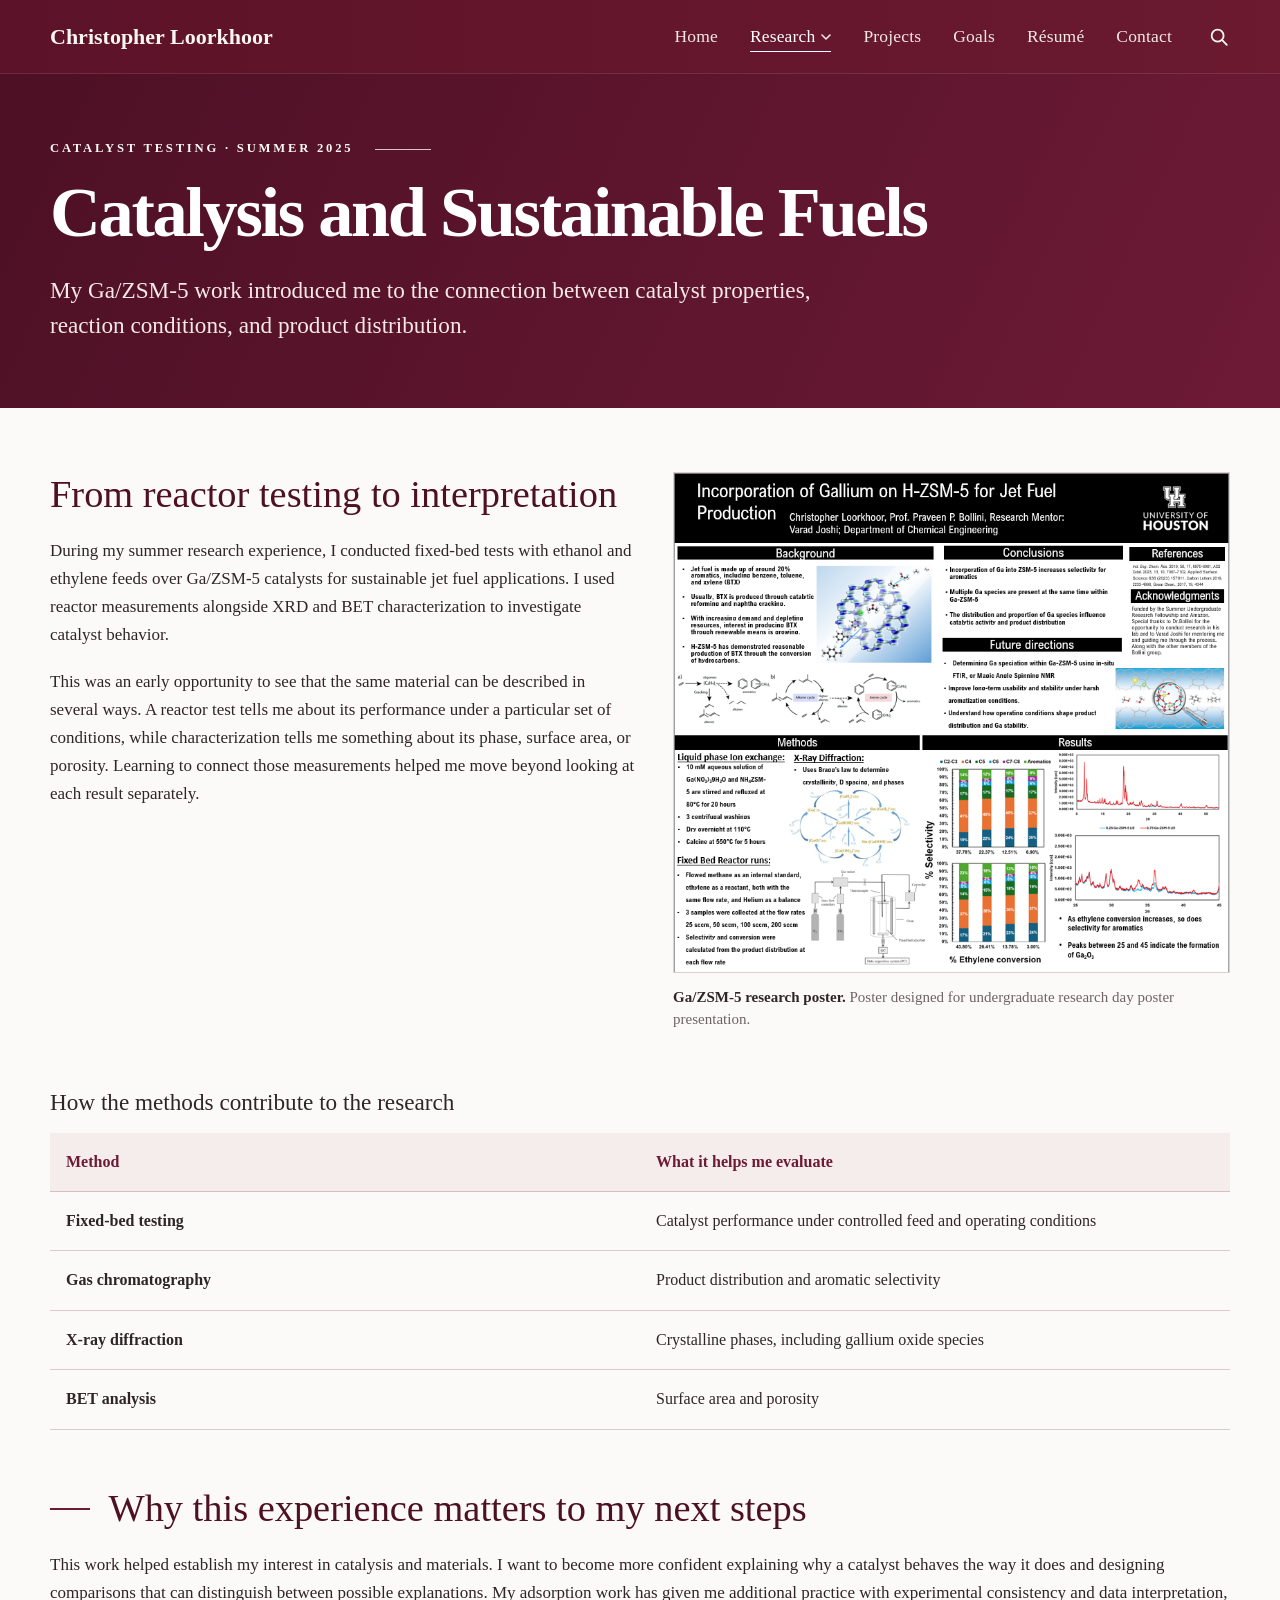
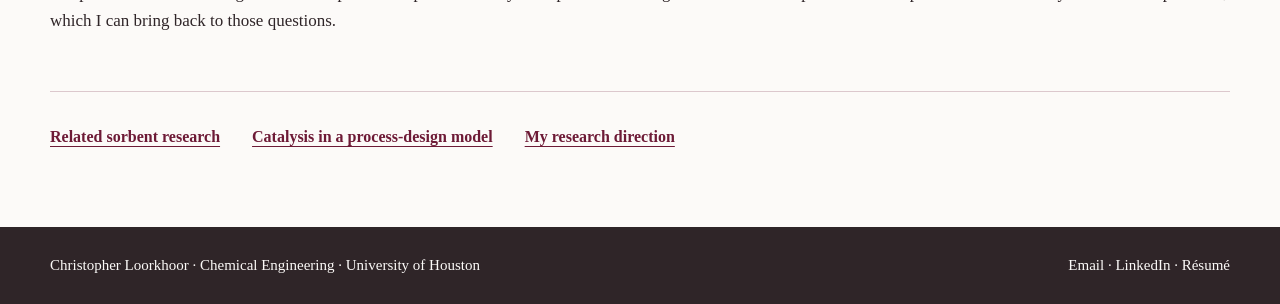
==== catalysis.html @ f03ea796 "Add files via upload" ====
<!DOCTYPE html>

<html lang="en">
<head>
<!-- EDIT PAGE TITLE AND DESCRIPTION BELOW. Visible page text is inside <main>. -->
<meta charset="utf-8"/>
<meta content="width=device-width, initial-scale=1.0" name="viewport"/>
<meta content="Christopher Loorkhoor's chemical engineering portfolio: research, projects, experience, and goals." name="description"/>
<meta content="#fcfaf8" name="theme-color"/>
<title>Catalysis and Sustainable Fuels | Christopher Loorkhoor</title>
<link href="assets/favicon.svg" rel="icon" type="image/svg+xml"/>
<link href="styles.css" rel="stylesheet"/>
</head>
<body class="page-catalysis portfolio-redesign">
<a class="skip-link" href="#main">Skip to content</a>
<!--
 ================================================================
 HEADER AND NAVIGATION — link text and destination filenames
 ================================================================
 -->
<header class="site-header" data-header="">
<a aria-label="Christopher Loorkhoor, home" class="wordmark" href="index.html">
<span class="wordmark-name">Christopher Loorkhoor</span>
</a>
<button aria-controls="primary-nav" aria-expanded="false" class="menu-toggle" type="button">
<span></span>
<span></span>
<span></span>
<span class="sr-only">Open navigation</span>
</button>
<nav id="primary-nav" class="primary-nav" aria-label="Primary navigation">
        <a href="index.html">Home</a>
        <details class="research-nav">
          <summary>Research</summary>
          <div class="research-nav-pages">
            <a href="research.html">Research Overview</a>
            <a href="sorbents.html">CO₂ Capture and Sorbents</a>
            <a href="catalysis.html" aria-current="page">Catalysis and Sustainable Fuels</a>
          </div>
        </details>
        <a href="projects.html">Projects</a>
        <a href="goals.html">Goals</a>
        <a href="resume.html">Résumé</a>
        <a href="resume.html#contact">Contact</a>
      </nav>
      <!-- Search icon: links to the Projects page (there is no site search). -->
      <a class="header-search" href="projects.html" aria-label="Browse projects">
        <svg viewBox="0 0 24 24" width="20" height="20" fill="none" stroke="currentColor" stroke-width="2" stroke-linecap="round" aria-hidden="true"><circle cx="10.5" cy="10.5" r="6.5"/><path d="m15.5 15.5 5 5"/></svg>
      </a>
    </header>
<!--
 ================================================================
 PAGE CONTENT — Catalysis and Sustainable Fuels
 ================================================================
 -->
<main id="main">
<div class="section-shell inner-page">
<!--
 ================================================================
 PAGE HEADING — subtitle, main title, and opening paragraph
 ================================================================
 -->
<div class="page-heading">
<p class="eyebrow">
            Catalyst testing · Summer 2025
          </p>
<h1>Catalysis and Sustainable Fuels</h1>
<p class="page-lead">
            My Ga/ZSM-5 work introduced me to the connection between catalyst properties, reaction
            conditions, and product distribution.
          </p>
</div>
<!--
 ================================================================
 SECTION: From reactor testing to interpretation
 ================================================================
 -->
<section class="reading-section media-section" id="contribution">
<div class="media-layout">
<div class="media-copy">
<h2>From reactor testing to interpretation</h2>
<p>
                During my summer research experience, I conducted fixed-bed tests with ethanol and
                ethylene feeds over Ga/ZSM-5 catalysts for sustainable jet fuel applications. I used
                reactor measurements alongside XRD and BET characterization to investigate catalyst
                behavior.
              </p>
<p>
                This was an early opportunity to see that the same material can be described in
                several ways. A reactor test tells me about its performance under a particular set
                of conditions, while characterization tells me something about its phase, surface
                area, or porosity. Learning to connect those measurements helped me move beyond
                looking at each result separately.
              </p>
</div>
<div class="media-visual">

<figure class="project-figure">
<a aria-label="Open the Ga/ZSM-5 research poster at full size in a new tab" href="assets/homepage/GaZSM5.png" rel="noopener noreferrer" target="_blank">
<!-- IMAGE: change src to your filename; add a descriptive alt value. -->
<img alt="Research poster titled Incorporation of Gallium on H-ZSM-5 for Jet Fuel Production, with background, methods, results, conclusions, and future directions." decoding="async" height="721" loading="lazy" src="assets/homepage/GaZSM5.png" width="802"/>
</a>
<figcaption>
<strong>Ga/ZSM-5 research poster.</strong> Poster designed for undergraduate research day poster presentation.
</figcaption>
</figure>
</div>
</div>
</section>
<!--
 ================================================================
 TABLE — edit headings in <th> and values in <td>
 ================================================================
 -->
<div class="table-wrap">
<table>
<caption>How the methods contribute to the research</caption>
<thead>
<tr>
<th scope="col">Method</th>
<th scope="col">What it helps me evaluate</th>
</tr>
</thead>
<tbody>
<tr>
<th scope="row">Fixed-bed testing</th>
<td>Catalyst performance under controlled feed and operating conditions</td>
</tr>
<tr>
<th scope="row">Gas chromatography</th>
<td>Product distribution and aromatic selectivity</td>
</tr>
<tr>
<th scope="row">X-ray diffraction</th>
<td>Crystalline phases, including gallium oxide species</td>
</tr>
<tr>
<th scope="row">BET analysis</th>
<td>Surface area and porosity</td>
</tr>
</tbody>
</table>
</div>
<!--
 ================================================================
 SECTION: Why this experience matters to my next steps
 ================================================================
 -->
<section class="reading-section" id="development">
<h2>Why this experience matters to my next steps</h2>
<p>
            This work helped establish my interest in catalysis and materials. I want to become more
            confident explaining why a catalyst behaves the way it does and designing comparisons
            that can distinguish between possible explanations. My adsorption work has given me
            additional practice with experimental consistency and data interpretation, which I can
            bring back to those questions.
          </p>
</section>
<div class="related-links">
<a href="sorbents.html">Related sorbent research</a>
<a href="projects.html#smr">Catalysis in a process-design model</a>
<a href="goals.html">My research direction</a>
</div>
</div>
</main>
<!--
 ================================================================
 FOOTER — name, email, LinkedIn, and résumé links
 ================================================================
 -->
<footer class="site-footer section-shell">
<p>
        Christopher Loorkhoor · Chemical Engineering · University of Houston
      </p>
<div>
<a href="mailto:cloorkhoor@outlook.com">Email</a> · <a href="https://www.linkedin.com/in/cloorkhoor/" rel="noopener noreferrer" target="_blank">LinkedIn</a> · <a href="resume.html">Résumé</a>
</div>
</footer>
<!--
 ================================================================
 PAGE BEHAVIOR — shared JavaScript in script.js
 ================================================================
 -->
<script src="script.js"></script>
</body>
</html>
---- styles.css ----
/* SHARED STYLES: color palette first, then navigation, layout, sections, and mobile rules. */

:root {
  --wine: #6d1a36;
  --wine-dark: #4d1025;
  --blush: #e8d9d7;
  --sage: #a8b5a2;
  --sage-dark: #73806e;
  --ivory: #fcfaf8;
  --paper: #f6f1ed;
  --espresso: #2f2528;
  --muted: #6f6366;
  --line: rgba(109, 26, 54, 0.22);
  --shadow: 0 24px 70px rgba(47, 37, 40, 0.11);
  --serif: "Times New Roman", Times, serif;
  --sans: "Times New Roman", Times, serif;
  color-scheme: light;
}

* {
  box-sizing: border-box;
}

html {
  max-width: 100%;
  overflow-x: hidden;
  scroll-behavior: smooth;
  scroll-padding-top: 7rem;
}

body {
  width: 100%;
  max-width: 100%;
  overflow-x: hidden;
  margin: 0;
  color: var(--espresso);
  background:
    linear-gradient(rgba(109, 26, 54, 0.025) 1px, transparent 1px),
    linear-gradient(90deg, rgba(109, 26, 54, 0.025) 1px, transparent 1px),
    var(--ivory);
  background-size: 56px 56px;
  font-family: var(--sans);
  font-size: 1rem;
  line-height: 1.65;
}

@supports (overflow: clip) {
  html,
  body {
    overflow-x: clip;
  }

}

body::before {
  content: "";
  position: fixed;
  inset: 0;
  pointer-events: none;
  opacity: 0.25;
  background-image: radial-gradient(rgba(47, 37, 40, 0.18) 0.6px, transparent 0.6px);
  background-size: 7px 7px;
  mask-image: linear-gradient(to bottom, black, transparent 30%);
}

a {
  color: inherit;
}

img {
  display: block;
  max-width: 100%;
}

button, a {
  -webkit-tap-highlight-color: transparent;
}

.sr-only {
  position: absolute;
  width: 1px;
  height: 1px;
  padding: 0;
  margin: -1px;
  overflow: hidden;
  clip: rect(0, 0, 0, 0);
  white-space: nowrap;
  border: 0;
}

.skip-link {
  position: fixed;
  z-index: 100;
  top: 0.75rem;
  left: 0.75rem;
  transform: translateY(-160%);
  padding: 0.7rem 1rem;
  background: var(--wine);
  color: white;
  border-radius: 999px;
}

.skip-link:focus {
  transform: translateY(0);
}

.section-shell {
  width: min(1180px, calc(100% - 3rem));
  margin-inline: auto;
}

.site-header {
  position: sticky;
  z-index: 50;
  top: 0;
  display: flex;
  align-items: center;
  justify-content: space-between;
  min-height: 78px;
  padding: 0 4vw;
  border-bottom: 1px solid transparent;
  transition: background 220ms ease, border-color 220ms ease, box-shadow 220ms ease;
}

.site-header.is-scrolled {
  border-color: var(--line);
  background: rgba(252, 250, 248, 0.92);
  box-shadow: 0 10px 30px rgba(47, 37, 40, 0.06);
  backdrop-filter: blur(16px);
}

.wordmark {
  display: inline-flex;
  align-items: center;
  gap: 0.8rem;
  text-decoration: none;
}

.wordmark-mark {
  display: grid;
  width: 38px;
  aspect-ratio: 1;
  place-items: center;
  border-radius: 50%;
  background: var(--wine);
  color: white;
  font: 700 0.8rem/1 var(--serif);
  letter-spacing: 0.08em;
}

.wordmark-name {
  font-family: var(--serif);
  font-weight: 700;
  letter-spacing: 0.03em;
}

.primary-nav {
  display: flex;
  align-items: center;
  gap: clamp(1rem, 2.2vw, 2.2rem);
}

.primary-nav a {
  position: relative;
  padding: 1.7rem 0;
  color: var(--muted);
  font-size: 0.76rem;
  font-weight: 700;
  letter-spacing: 0.14em;
  text-decoration: none;
  text-transform: uppercase;
}

.primary-nav a::after {
  content: "";
  position: absolute;
  right: 0;
  bottom: 1.25rem;
  left: 0;
  height: 2px;
  transform: scaleX(0);
  background: var(--wine);
  transition: transform 180ms ease;
}

.primary-nav a:hover,
.primary-nav a:focus-visible,
.primary-nav a.is-active {
  color: var(--wine);
}

.primary-nav a[aria-current="page"] {
  color: var(--wine);
}

.primary-nav a[aria-current="page"]::after {
  transform: scaleX(1);
}

.primary-nav a:hover::after,
.primary-nav a:focus-visible::after,
.primary-nav a.is-active::after {
  transform: scaleX(1);
}

.menu-toggle {
  display: none;
  width: 44px;
  height: 44px;
  padding: 10px;
  border: 1px solid var(--line);
  border-radius: 50%;
  background: var(--ivory);
}

.menu-toggle > span:not(.sr-only) {
  display: block;
  height: 2px;
  margin: 4px 0;
  background: var(--espresso);
}

.hero {
  position: relative;
  display: grid;
  grid-template-columns: minmax(300px, 0.86fr) minmax(460px, 1.25fr);
  align-items: center;
  gap: clamp(3rem, 7vw, 7rem);
  min-height: calc(100svh - 78px);
  padding-block: clamp(3rem, 7vw, 6rem);
}

.hero > * {
  min-width: 0;
}

.hero-portrait {
  position: relative;
}

.portrait-accent {
  position: absolute;
  z-index: -1;
  inset: 11% -6% -5% -10%;
  border-radius: 34px;
  background: linear-gradient(145deg, rgba(168, 181, 162, 0.84), rgba(168, 181, 162, 0.23));
}

.portrait-frame {
  position: relative;
  overflow: hidden;
  margin: 0;
  aspect-ratio: 4 / 5;
  border: 2px solid var(--wine);
  border-radius: 32px;
  background: var(--blush);
  box-shadow: var(--shadow);
}

.portrait-frame::after {
  content: "";
  position: absolute;
  inset: 8px;
  border: 1px solid rgba(252, 250, 248, 0.75);
  border-radius: 25px;
  pointer-events: none;
}

.portrait-frame img {
  width: 100%;
  height: 100%;
  object-fit: cover;
  filter: grayscale(100%);
}

.portrait-frame figcaption {
  position: absolute;
  right: 1.5rem;
  bottom: 1.25rem;
  left: 1.5rem;
  color: rgba(255,255,255,0.86);
  font-size: 0.75rem;
  font-weight: 700;
  letter-spacing: 0.2em;
  text-align: center;
  text-transform: uppercase;
}

.identity-notes {
  position: absolute;
  top: 43%;
  left: -7.5rem;
  display: none;
  gap: 0.25rem;
  color: var(--sage-dark);
  font-size: 0.64rem;
  font-weight: 700;
  letter-spacing: 0.28em;
  text-transform: uppercase;
}

@media (min-width: 1450px) {
  .identity-notes {
    display: grid;
  }

}

.hero-copy {
  position: relative;
  z-index: 2;
}

.eyebrow {
  margin: 0 0 1.2rem;
  color: var(--wine);
  font-size: 0.75rem;
  font-weight: 800;
  letter-spacing: 0.18em;
  text-transform: uppercase;
}

.hero h1 {
  max-width: 800px;
  margin: 0;
  font: 500 clamp(4rem, 7vw, 7.5rem)/0.86 var(--serif);
  letter-spacing: -0.055em;
  text-transform: uppercase;
}

.hero h1 span {
  display: block;
  color: var(--wine);
}

.hero-role {
  margin: 1.5rem 0 0;
  color: var(--sage-dark);
  font-size: clamp(0.88rem, 1.4vw, 1.12rem);
  font-weight: 800;
  letter-spacing: 0.24em;
  text-transform: uppercase;
}

.hero-intro {
  max-width: 600px;
  margin: 1.75rem 0 0;
  font: italic clamp(1.25rem, 2vw, 1.65rem)/1.45 var(--serif);
}

.hero-actions {
  display: flex;
  flex-wrap: wrap;
  gap: 1rem;
  margin-top: 2.25rem;
}

.button {
  display: inline-flex;
  min-height: 52px;
  align-items: center;
  justify-content: center;
  gap: 1.5rem;
  padding: 0.85rem 1.5rem;
  border: 1px solid var(--wine);
  border-radius: 999px;
  font: 800 0.76rem/1 var(--sans);
  letter-spacing: 0.14em;
  text-decoration: none;
  text-transform: uppercase;
  transition: transform 180ms ease, box-shadow 180ms ease, background 180ms ease;
}

.button:hover {
  transform: translateY(-2px);
  box-shadow: 0 12px 28px rgba(109, 26, 54, 0.18);
}

.button-primary {
  background: var(--wine);
  color: white;
}

.button-primary:hover {
  background: var(--wine-dark);
}

.button-secondary {
  background: rgba(252, 250, 248, 0.75);
  color: var(--wine);
}

.button[disabled] {
  opacity: 0.62;
  cursor: not-allowed;
}

.button[disabled]:hover {
  transform: none;
  box-shadow: none;
}

.hero-linework {
  position: absolute;
  z-index: -1;
  top: 1%;
  right: 0;
  width: min(560px, 42vw);
  max-width: 100%;
  height: 78%;
  opacity: 0.72;
  overflow: hidden;
}

.hero-linework::after {
  content: "";
  position: absolute;
  inset: 0;
  background: linear-gradient(90deg, var(--ivory) 2%, transparent 48%);
}

.hero-linework img {
  width: 100%;
  height: 100%;
  object-fit: contain;
  object-position: right center;
}

.process {
  padding-block: 1.5rem 7rem;
}

.section-kicker {
  display: grid;
  grid-template-columns: 1fr auto 1fr;
  align-items: center;
  gap: 1.2rem;
}

.section-kicker span {
  height: 1px;
  background: var(--line);
}

.section-kicker h2 {
  margin: 0;
  font: 600 1rem/1 var(--serif);
  letter-spacing: 0.22em;
  text-transform: uppercase;
}

.process-map {
  position: relative;
  display: grid;
  grid-template-columns: repeat(4, 1fr);
  gap: 1.25rem;
  margin-top: 2.2rem;
}

.process-pipe {
  position: absolute;
  z-index: 0;
  top: 50%;
  left: 0;
  width: 100%;
  height: 80px;
  transform: translateY(-50%);
  overflow: hidden;
}

.process-pipe path {
  fill: none;
  stroke: var(--wine);
  stroke-width: 4;
  stroke-dasharray: 1;
}

.process-unit {
  position: relative;
  z-index: 1;
  display: flex;
  min-height: 250px;
  flex-direction: column;
  align-items: center;
  justify-content: center;
  padding: 2rem 1.25rem;
  overflow: hidden;
  border: 1px solid rgba(109, 26, 54, 0.38);
  border-radius: 22px;
  background: rgba(252, 250, 248, 0.94);
  box-shadow: 0 14px 40px rgba(47, 37, 40, 0.06);
  text-align: center;
  text-decoration: none;
  transition: transform 200ms ease, border-color 200ms ease, box-shadow 200ms ease;
}

.process-unit:hover,
.process-unit:focus-visible {
  transform: translateY(-8px);
  border-color: var(--wine);
  box-shadow: 0 22px 48px rgba(109, 26, 54, 0.13);
  outline: none;
}

.unit-tag {
  position: absolute;
  top: 1rem;
  left: 1.1rem;
  color: var(--sage-dark);
  font-size: 0.68rem;
  font-weight: 800;
  letter-spacing: 0.16em;
}

.unit-icon {
  display: grid;
  width: 104px;
  height: 92px;
  place-items: center;
  margin-bottom: 0.8rem;
}

.unit-icon img {
  width: 100%;
  height: 100%;
  object-fit: contain;
  transition: transform 220ms ease;
}

.process-unit:hover .unit-icon img,
.process-unit:focus-visible .unit-icon img {
  transform: scale(1.07);
}

.process-unit strong {
  font: 600 1.28rem/1 var(--serif);
  letter-spacing: 0.12em;
  text-transform: uppercase;
}

.process-unit small {
  max-width: 170px;
  margin-top: 0.7rem;
  color: var(--muted);
  font-size: 0.82rem;
}

.unit-arrow {
  display: grid;
  width: 34px;
  aspect-ratio: 1;
  place-items: center;
  margin-top: 1rem;
  border: 1px solid var(--line);
  border-radius: 50%;
  color: var(--wine);
}

.content-section {
  padding-block: clamp(5rem, 9vw, 9rem);
  border-top: 1px solid var(--line);
}

.section-heading {
  margin-bottom: clamp(2.5rem, 5vw, 4.5rem);
}

.section-heading h2,
.goal-copy h2,
.resume-band h2,
.contact h2 {
  max-width: 760px;
  margin: 0;
  font: 500 clamp(2.5rem, 5vw, 5rem)/1 var(--serif);
  letter-spacing: -0.035em;
}

.split-heading {
  display: flex;
  align-items: end;
  justify-content: space-between;
  gap: 2rem;
}

.section-number {
  color: var(--blush);
  font: 500 clamp(5rem, 11vw, 10rem)/0.75 var(--serif);
}

.about-grid {
  display: grid;
  grid-template-columns: 1.2fr 0.8fr;
  gap: 6vw;
}

.lead {
  margin: 0;
  font: 400 clamp(1.4rem, 2.5vw, 2.1rem)/1.5 var(--serif);
}

.detail-list {
  border-top: 1px solid var(--line);
}

.detail-list div {
  display: grid;
  gap: 0.2rem;
  padding: 1.2rem 0;
  border-bottom: 1px solid var(--line);
}

.detail-list span {
  color: var(--wine);
  font-size: 0.7rem;
  font-weight: 800;
  letter-spacing: 0.16em;
  text-transform: uppercase;
}

.detail-list strong {
  font-size: 1rem;
}

.feature-card {
  display: grid;
  grid-template-columns: 1.2fr 0.8fr;
  min-height: 420px;
  overflow: hidden;
  border: 1px solid var(--line);
  border-radius: 28px;
  background: rgba(255,255,255,0.6);
  box-shadow: var(--shadow);
}

.feature-copy {
  padding: clamp(2rem, 5vw, 4.5rem);
}

.card-label {
  margin: 0 0 0.65rem;
  color: var(--wine);
  font-size: 0.7rem;
  font-weight: 800;
  letter-spacing: 0.16em;
  text-transform: uppercase;
}

.feature-card h3,
.project-card h3,
.timeline h3 {
  margin: 0 0 1rem;
  font: 500 clamp(1.8rem, 3vw, 3rem)/1.1 var(--serif);
}

.feature-card p:not(.card-label), .project-card p:not(.card-label) {
  color: var(--muted);
}

.tag-row {
  display: flex;
  flex-wrap: wrap;
  gap: 0.6rem;
  margin-top: 2rem;
}

.tag-row span {
  padding: 0.45rem 0.8rem;
  border: 1px solid rgba(115,128,110,0.4);
  border-radius: 999px;
  color: var(--sage-dark);
  font-size: 0.76rem;
  font-weight: 700;
}

.data-panel {
  position: relative;
  display: flex;
  flex-direction: column;
  align-items: center;
  justify-content: center;
  gap: 0.5rem;
  padding: 2rem;
  overflow: hidden;
  background: var(--sage);
  color: var(--espresso);
}

.section-art {
  position: absolute;
  right: -10%;
  bottom: -5%;
  width: 72%;
  opacity: 0.11;
  filter: grayscale(1);
}

.data-panel span {
  display: grid;
  width: min(220px, 90%);
  min-height: 58px;
  place-items: center;
  border: 1px solid rgba(47,37,40,0.36);
  border-radius: 999px;
  background: rgba(252,250,248,0.45);
  font-size: 0.75rem;
  font-weight: 800;
  letter-spacing: 0.14em;
  text-transform: uppercase;
}

.data-panel i {
  display: block;
  width: 1px;
  height: 32px;
  background: var(--wine);
}

.card-grid {
  display: grid;
  grid-template-columns: repeat(2, 1fr);
  gap: 1.5rem;
}

.project-card {
  position: relative;
  min-height: 360px;
  padding: clamp(2rem, 4vw, 3.5rem);
  overflow: hidden;
  border: 1px solid var(--line);
  border-radius: 24px;
  background: rgba(255,255,255,0.52);
  transition: transform 180ms ease, box-shadow 180ms ease;
}

.project-card:hover {
  transform: translateY(-5px);
  box-shadow: var(--shadow);
}

.card-art {
  position: absolute;
  top: 1.5rem;
  right: 1.5rem;
  width: 120px;
  height: 120px;
  object-fit: contain;
  opacity: 0.16;
}

.project-link {
  display: inline-block;
  margin-top: 2rem;
  color: var(--wine);
  font-size: 0.76rem;
  font-weight: 800;
  letter-spacing: 0.12em;
  text-transform: uppercase;
}

.timeline {
  border-top: 1px solid var(--line);
}

.timeline article {
  position: relative;
  display: grid;
  grid-template-columns: 1fr 1fr;
  gap: 3rem;
  padding: 2rem 0 2rem 2rem;
  border-bottom: 1px solid var(--line);
}

.timeline article > p {
  margin: 0;
  color: var(--muted);
}

.timeline-marker {
  position: absolute;
  top: 2.45rem;
  left: -6px;
  width: 12px;
  height: 12px;
  border: 2px solid var(--ivory);
  border-radius: 50%;
  background: var(--wine);
  box-shadow: 0 0 0 1px var(--wine);
}

.timeline h3 {
  margin: 0;
  font-size: 1.7rem;
}

.goals {
  display: grid;
  grid-template-columns: 1.15fr 0.85fr;
  align-items: center;
  gap: 8vw;
}

.goal-copy > p:last-child {
  max-width: 650px;
  margin-top: 2rem;
  color: var(--muted);
  font-size: 1.1rem;
}

.goal-vessel {
  position: relative;
  min-height: 430px;
  padding: 2.4rem;
  overflow: hidden;
  border: 1px solid rgba(109,26,54,0.28);
  border-radius: 28px;
  background: linear-gradient(145deg, rgba(252,250,248,0.95), rgba(232,217,215,0.54) 55%, rgba(168,181,162,0.36));
  box-shadow: var(--shadow);
}

.goal-vessel::before {
  content: "";
  position: absolute;
  top: 0;
  bottom: 0;
  left: 3.9rem;
  width: 1px;
  background: linear-gradient(var(--wine), rgba(109,26,54,0.12));
}

.goal-vessel > img {
  position: absolute;
  right: -14%;
  bottom: -10%;
  width: 72%;
  height: 82%;
  object-fit: contain;
  opacity: 0.16;
}

.goal-panel-title {
  position: relative;
  z-index: 1;
  margin: 0 0 2.2rem 3.1rem;
  color: var(--wine);
  font-size: 0.72rem;
  font-weight: 800;
  letter-spacing: 0.18em;
  text-transform: uppercase;
}

.goal-path {
  position: relative;
  z-index: 1;
  display: grid;
  gap: 1.1rem;
}

.goal-stage {
  display: grid;
  grid-template-columns: 46px 1fr;
  align-items: center;
  gap: 1rem;
  min-height: 86px;
}

.goal-stage > span {
  display: grid;
  width: 34px;
  aspect-ratio: 1;
  place-items: center;
  border: 1px solid var(--wine);
  border-radius: 50%;
  background: var(--ivory);
  color: var(--wine);
  font-size: 0.69rem;
  font-weight: 800;
}

.goal-stage > div {
  width: min(245px, 100%);
  padding: 0.85rem 1rem;
  border: 1px solid rgba(109,26,54,0.2);
  border-radius: 14px;
  background: rgba(252,250,248,0.82);
  backdrop-filter: blur(3px);
}

.goal-stage strong {
  display: block;
  font: 500 1.3rem/1.1 var(--serif);
}

.goal-stage small {
  display: block;
  margin-top: 0.32rem;
  color: var(--muted);
  font-size: 0.76rem;
}

.goal-stage-output > span {
  background: var(--wine);
  color: white;
}

.goal-stage-output > div {
  border-color: var(--wine);
}

.resume-band {
  display: flex;
  align-items: center;
  justify-content: space-between;
  gap: 2rem;
  padding-block: 4rem;
  border-top: 1px solid var(--line);
  border-bottom: 1px solid var(--line);
}

.resume-band h2 {
  font-size: clamp(2rem, 4vw, 3.6rem);
}

.contact {
  padding-block: clamp(6rem, 12vw, 11rem);
  text-align: center;
}

.contact h2 {
  margin-inline: auto;
  color: var(--wine);
  font-size: clamp(4rem, 10vw, 9rem);
}

.contact > p:last-child {
  margin-top: 1.5rem;
  color: var(--muted);
}

.site-footer {
  display: flex;
  justify-content: space-between;
  gap: 2rem;
  padding-block: 2rem;
  border-top: 1px solid var(--line);
  color: var(--muted);
  font-size: 0.82rem;
}

.site-footer p {
  margin: 0;
}

.site-footer a {
  color: var(--wine);
  font-weight: 800;
  text-decoration: none;
}

.reveal {
  opacity: 0;
  transform: translateY(22px);
  transition: opacity 650ms ease, transform 650ms ease;
}

.reveal.is-visible {
  opacity: 1;
  transform: none;
}

@media (prefers-reduced-motion: reduce) {
  html {
    scroll-behavior: auto;
  }

  *, *::before, *::after {
    scroll-behavior: auto !important;
    transition-duration: 0.01ms !important;
    animation-duration: 0.01ms !important;
    animation-iteration-count: 1 !important;
  }

  .reveal {
    opacity: 1;
    transform: none;
  }

}

@media (max-width: 1100px) {
  .menu-toggle {
    display: block;
  }

  .primary-nav {
    position: fixed;
    top: 78px;
    right: 1rem;
    left: 1rem;
    display: grid;
    gap: 0;
    padding: 0.6rem 1.25rem;
    transform: translateY(-16px);
    visibility: hidden;
    opacity: 0;
    border: 1px solid var(--line);
    border-radius: 20px;
    background: rgba(252, 250, 248, 0.98);
    box-shadow: var(--shadow);
    transition: opacity 180ms ease, transform 180ms ease, visibility 180ms ease;
  }

  .primary-nav.is-open {
    transform: translateY(0);
    visibility: visible;
    opacity: 1;
  }

  .primary-nav a {
    padding: 0.8rem 0;
    border-bottom: 1px solid var(--line);
  }

  .primary-nav a:last-child {
    border-bottom: 0;
  }

  .primary-nav a::after {
    display: none;
  }

  .hero {
    grid-template-columns: minmax(260px, 0.75fr) 1.25fr;
    gap: 3rem;
  }

  .hero h1 {
    font-size: clamp(3.6rem, 8vw, 6rem);
  }

  .identity-notes {
    display: none;
  }

  .process-map {
    grid-template-columns: repeat(2, 1fr);
  }

  .process-pipe {
    display: none;
  }

}

@media (max-width: 720px) {
  .section-shell {
    width: min(100% - 2rem, 620px);
  }

  .wordmark-name {
    display: none;
  }

  .hero {
    grid-template-columns: 1fr;
    min-height: auto;
    padding-top: 2rem;
  }

  .hero-portrait {
    width: min(82%, 380px);
    margin-inline: auto;
  }

  .hero-copy {
    text-align: center;
  }

  .hero h1 {
    font-size: clamp(3.3rem, 15vw, 5.5rem);
  }

  .hero-intro {
    margin-inline: auto;
  }

  .hero-actions {
    justify-content: center;
  }

  .hero-linework {
    display: none;
  }

  .process {
    padding-top: 3rem;
  }

  .process-map {
    grid-template-columns: 1fr;
  }

  .process-unit {
    min-height: 210px;
  }

  .about-grid, .feature-card, .goals {
    grid-template-columns: 1fr;
  }

  .data-panel {
    min-height: 330px;
  }

  .card-grid {
    grid-template-columns: 1fr;
  }

  .split-heading {
    align-items: start;
  }

  .section-number {
    font-size: 5rem;
  }

  .timeline article {
    grid-template-columns: 1fr;
    gap: 0.5rem;
  }

  .goal-vessel {
    min-height: 400px;
    padding: 2rem 1.25rem;
  }

  .goal-vessel::before {
    left: 2.85rem;
  }

  .goal-panel-title {
    margin-left: 2.8rem;
  }

  .goal-stage {
    grid-template-columns: 40px 1fr;
    gap: 0.7rem;
  }

  .goal-stage > div {
    width: min(260px, 100%);
  }

  .resume-band {
    align-items: start;
    flex-direction: column;
  }

  .site-footer {
    align-items: start;
    flex-direction: column;
  }

}

@media (max-width: 430px) {
  .hero-actions {
    flex-direction: column;
  }

  .button {
    width: 100%;
  }

  .section-kicker {
    gap: 0.7rem;
  }

  .section-kicker h2 {
    font-size: 0.8rem;
    letter-spacing: 0.14em;
  }

  .split-heading {
    display: block;
  }

  .section-number {
    display: block;
    margin-top: 2rem;
  }

}

/* Shared reading pages retain the portfolio's process-drawing palette. */
.primary-nav a {
  font-size: 0.875rem;
  letter-spacing: 0.08em;
}

.eyebrow, .card-label, .detail-list span, .tag-row span, .button {
  font-size: 0.875rem;
}

.process-unit small, .site-footer {
  font-size: 0.9375rem;
}

.narrative p {
  margin: 0 0 1.4rem;
  font-size: 1.0625rem;
}

.narrative p:last-child {
  margin-bottom: 0;
}

.inner-page {
  padding-block: clamp(3rem, 7vw, 6rem);
}

.page-heading {
  max-width: 880px;
  margin-bottom: 3rem;
}

.page-heading h1 {
  margin: 0;
  font: 500 clamp(2.6rem, 6vw, 5rem)/1.08 var(--serif);
  letter-spacing: -0.035em;
}

.page-lead {
  max-width: 760px;
  margin: 1.5rem 0 0;
  font: 400 clamp(1.2rem, 2.3vw, 1.6rem)/1.55 var(--serif);
}

.reading-section {
  max-width: 850px;
  margin: 3.5rem 0;
}

.reading-section h2 {
  margin: 0 0 1.3rem;
  font: 500 clamp(1.8rem, 3vw, 2.5rem)/1.15 var(--serif);
}

.reading-section p {
  margin: 0 0 1.2rem;
  font-size: 1.0625rem;
}

.reading-section p:last-child {
  margin-bottom: 0;
}

.reading-section p.project-date {
  color: var(--wine);
  font-size: 0.9375rem;
}

.inner-page .card-grid h2 {
  position: relative;
  margin: 0 0 1rem;
  font: 500 2rem/1.15 var(--serif);
}

.inner-page .project-card {
  min-height: auto;
}

.inner-page .card-grid {
  margin: 3rem 0;
}

.related-links {
  display: flex;
  flex-wrap: wrap;
  gap: 1rem 2rem;
  padding-top: 2rem;
  margin-top: 3rem;
  border-top: 1px solid var(--line);
}

.related-links a, .text-link {
  color: var(--wine);
  text-decoration-thickness: 1px;
  text-underline-offset: 4px;
  font-weight: 600;
}

.workflow {
  margin: 2.5rem 0;
  padding-block: 1.5rem;
  border-block: 1px solid var(--line);
}

.workflow figcaption {
  font: 500 1.45rem/1.3 var(--serif);
  margin-bottom: 1.4rem;
}

.workflow ol {
  list-style: none;
  display: grid;
  grid-template-columns: repeat(4, minmax(0, 1fr));
  gap: 1.5rem;
  padding: 0;
  counter-reset: workflow;
}

.workflow li {
  min-width: 0;
  counter-increment: workflow;
  border-top: 2px solid var(--sage-dark);
  padding-top: 1rem;
}

.workflow li::before {
  content: '0' counter(workflow);
  display: block;
  color: var(--wine);
  font-size: 0.875rem;
  margin-bottom: 0.4rem;
}

.workflow strong, .workflow span {
  display: block;
}

.workflow span {
  font-size: 1rem;
  color: var(--muted);
  margin-top: 0.5rem;
}

.workflow > p {
  font-size: 0.9375rem;
  color: var(--muted);
  margin: 1.2rem 0 0;
}

.table-wrap {
  max-width: 960px;
  margin: 2rem 0;
}

table {
  width: 100%;
  border-collapse: collapse;
  table-layout: fixed;
  text-align: left;
  font-size: 1rem;
}

caption {
  text-align: left;
  font: 500 1.45rem/1.3 var(--serif);
  margin-bottom: 1rem;
}

th, td {
  overflow-wrap: anywhere;
  padding: 1rem;
  border-bottom: 1px solid var(--line);
  vertical-align: top;
}

thead th {
  color: var(--wine);
  background: rgba(232,217,215,0.4);
}

tbody th {
  font-weight: 600;
}

.plain-list {
  padding-left: 1.3rem;
}

.plain-list li {
  margin-bottom: 0.6rem;
}

.document-actions {
  display: flex;
  flex-wrap: wrap;
  gap: 1rem;
  margin-block: 2rem 3rem;
}

.site-footer div {
  overflow-wrap: anywhere;
}

.research-nav {
  position: relative;
}

.research-nav summary {
  padding: 1.7rem 0;
  cursor: pointer;
  color: var(--muted);
  font-size: 0.875rem;
  font-weight: 700;
  letter-spacing: 0.08em;
  text-transform: uppercase;
}

.research-nav summary:hover, .research-nav:has([aria-current="page"]) summary {
  color: var(--wine);
}

.research-nav-pages {
  position: absolute;
  top: 100%;
  left: -1rem;
  width: 290px;
  padding: 0.5rem 1rem;
  border: 1px solid var(--line);
  border-radius: 12px;
  background: var(--ivory);
  box-shadow: var(--shadow);
}

.research-nav-pages a {
  display: block;
  padding: 0.8rem 0;
  font-size: 0.9375rem;
  font-weight: 500;
  letter-spacing: 0;
  text-transform: none;
}

.research-nav-pages a::after {
  display: none;
}

.research-nav summary:focus-visible {
  outline: 2px solid var(--wine);
  outline-offset: 4px;
}

.work-excerpts article {
  margin: 1.5rem 0;
  padding-bottom: 1.5rem;
  border-bottom: 1px solid var(--line);
}

.work-excerpts article:last-child {
  border-bottom: 0;
}

.work-excerpts h3 {
  margin: 0 0 0.6rem;
  font: 500 1.5rem/1.25 var(--serif);
}

.work-excerpts h3 a {
  color: var(--wine);
  text-decoration-thickness: 1px;
  text-underline-offset: 4px;
}

.work-excerpts p {
  color: var(--muted);
}

/* A text-led homepage without the decorative plant/process metaphor. */
body {
  background: var(--ivory);
}

body::before {
  display: none;
}

.hero {
  grid-template-columns: minmax(0, 1fr);
  min-height: auto;
  gap: 0;
  padding-block: clamp(3rem, 7vw, 6rem);
}

.hero-copy {
  max-width: 940px;
}

.hero-intro {
  max-width: 700px;
}

.hero h1 {
  font-size: clamp(3.3rem, 8.5vw, 7.2rem);
}

.hero + .content-section {
  padding-top: clamp(3rem, 6vw, 5rem);
}

.image-slot {
  display: flex;
  flex-direction: column;
  align-items: center;
  justify-content: center;
  min-height: 260px;
  margin: 2rem 0;
  padding: 2rem;
  border: 1px dashed var(--muted);
  background: rgba(255,255,255,0.35);
  text-align: center;
}

.image-slot strong {
  font-size: 1.25rem;
  font-weight: 400;
}

.image-slot figcaption {
  max-width: 340px;
  margin-top: 0.6rem;
  color: var(--muted);
  font-size: 1rem;
}

.image-slot-grid {
  display: grid;
  grid-template-columns: repeat(2, minmax(0, 1fr));
  gap: 1.5rem;
}

.hero.has-portrait-space {
  grid-template-columns: minmax(0,0.75fr) minmax(0,1.3fr);
  align-items: center;
  gap: clamp(2rem,5vw,5rem);
}

.hero.has-portrait-space h1 {
  font-size: clamp(3.2rem,6.5vw,6rem);
}

.hero .portrait-space {
  width: 100%;
  aspect-ratio: 4 / 5;
  min-height: 0;
  margin: 0;
}

.site-footer {
  width: 100%;
  margin-inline: 0;
  padding-inline: max(1.5rem, calc((100% - 1180px) / 2));
  border-top: 0;
  background: var(--espresso);
  color: var(--ivory);
}

.site-footer a {
  color: var(--ivory);
}

.site-footer a:hover {
  color: var(--blush);
  text-decoration: underline;
  text-underline-offset: 4px;
}

.site-footer a:focus-visible {
  outline-color: var(--ivory);
}

@media (max-width: 720px) {
  .site-footer {
    padding-inline: 1rem;
  }

  .hero.has-portrait-space, .image-slot-grid {
    grid-template-columns: minmax(0,1fr);
  }

  .hero .portrait-space {
    width: min(100%,300px);
    margin-inline: auto;
  }

  .hero.has-portrait-space h1 {
    font-size: clamp(3.2rem,13vw,5rem);
  }

  .image-slot {
    min-height: 210px;
  }

  .image-slot-grid {
    gap: 0;
  }

}

@media (max-width: 1100px) {
  .research-nav summary {
    padding: 0.8rem 0;
    border-bottom: 1px solid var(--line);
  }

  .research-nav-pages {
    position: static;
    width: auto;
    padding: 0.3rem 0 0.3rem 1rem;
    border: 0;
    border-radius: 0;
    box-shadow: none;
    background: transparent;
  }

  .primary-nav {
    max-height: calc(100svh - 100px);
    overflow-y: auto;
  }

}

a:focus-visible, button:focus-visible {
  outline: 2px solid var(--wine);
  outline-offset: 5px;
}

@media (max-width: 720px) {
  .workflow ol {
    grid-template-columns: repeat(2, minmax(0, 1fr));
  }

  th, td {
    padding: 0.7rem 0.4rem;
    font-size: 0.9375rem;
  }

  .reading-section {
    margin: 2.7rem 0;
  }

}

@media (max-width: 430px) {
  .workflow ol {
    grid-template-columns: 1fr;
  }

  .document-actions {
    flex-direction: column;
  }

}

/* Ivory editorial layout: simple typography, real work, and restrained accents. */
.site-header {
  border-bottom: 1px solid var(--wine);
  background: var(--ivory);
}

.wordmark {
  gap: 0;
}

.wordmark-name {
  display: inline;
  font-size: 1.35rem;
  font-weight: 400;
  letter-spacing: 0;
}

.primary-nav a, .research-nav summary {
  font-size: 1rem;
  font-weight: 400;
  letter-spacing: 0;
  text-transform: none;
}

.primary-nav, .research-nav-pages {
  border-radius: 0;
  box-shadow: none;
}

.eyebrow {
  font-size: 1rem;
  font-weight: 400;
  letter-spacing: 0;
  text-transform: none;
}

.hero.has-portrait-space {
  grid-template-columns: minmax(0,1.2fr) minmax(0,1fr);
  gap: clamp(2rem,5vw,4.5rem);
}

.hero.has-portrait-space h1 {
  font-size: clamp(3.2rem,6vw,5.8rem);
  font-weight: 700;
  line-height: 1;
  letter-spacing: -0.035em;
  text-transform: none;
}

.hero h1 span {
  color: var(--espresso);
}

.hero-role {
  color: var(--muted);
  font-size: 1rem;
  font-weight: 400;
  letter-spacing: 0;
  text-transform: none;
}

.hero-intro {
  max-width: 600px;
  font: 400 1.2rem/1.6 var(--serif);
}

.hero .portrait-space {
  aspect-ratio: 1 / 1;
  background: #e9e4de;
  border-color: #d8cec6;
}

.image-slot {
  border: 1px solid #d8cec6;
  background: #f2eeea;
}

.button, .button-primary, .button-secondary {
  display: inline-flex;
  align-items: center;
  width: auto;
  min-height: 44px;
  padding: 0;
  border: 0;
  border-radius: 0;
  background: transparent;
  color: var(--wine);
  font: 400 1.125rem/1.4 var(--serif);
  letter-spacing: 0;
  text-transform: none;
  text-decoration: underline;
  text-decoration-thickness: 1px;
  text-underline-offset: 5px;
  box-shadow: none;
}

.button:hover {
  transform: none;
  background: transparent;
  color: var(--wine-dark);
  box-shadow: none;
}

.hero-actions {
  gap: 1rem 2rem;
}

.selected-work {
  padding-block: 2.5rem 3.5rem;
  border-top: 1px solid var(--wine);
  border-bottom: 1px solid var(--line);
}

.selected-work h2 {
  margin: 0 0 2rem;
  font: 700 2rem/1.2 var(--serif);
}

.selected-grid {
  display: grid;
  grid-template-columns: minmax(0,1.2fr) minmax(0,1.2fr) minmax(0,0.9fr);
  gap: 2rem;
}

.selected-grid article {
  min-width: 0;
}

.selected-grid article + article {
  border-left: 1px solid var(--sage);
  padding-left: 2rem;
}

.selected-grid h3 {
  margin: 0 0 1rem;
  font: 700 1.4rem/1.25 var(--serif);
}

.selected-grid h3 a {
  text-decoration: none;
}

.selected-grid h3 a:hover {
  color: var(--wine);
  text-decoration: underline;
  text-underline-offset: 4px;
}

.selected-grid p {
  margin: 0 0 1.2rem;
  font-size: 1.0625rem;
}

.text-link {
  font-weight: 400;
}

.section-heading h2 {
  font-size: clamp(2rem,3.5vw,3rem);
  font-weight: 700;
  letter-spacing: -0.02em;
}

.page-heading h1 {
  font-size: clamp(2.5rem,4.5vw,3.75rem);
  font-weight: 700;
}

.project-card {
  border-radius: 0;
  background: transparent;
  box-shadow: none;
}

.project-card:hover {
  transform: none;
  box-shadow: none;
}

.site-footer a {
  font-weight: 400;
}

@media (max-width: 720px) {
  .wordmark-name {
    display: inline;
    font-size: 1.1rem;
  }

  .hero.has-portrait-space {
    grid-template-columns: minmax(0,1fr);
    gap: 2rem;
  }

  .hero-copy {
    text-align: left;
  }

  .hero-actions {
    justify-content: flex-start;
  }

  .hero.has-portrait-space h1 {
    font-size: clamp(2.8rem,11vw,4.5rem);
  }

  .hero .portrait-space {
    width: min(100%,400px);
    margin-inline: 0;
  }

  .selected-grid {
    grid-template-columns: minmax(0,1fr);
    gap: 1.5rem;
  }

  .selected-grid article + article {
    border-left: 0;
    border-top: 1px solid var(--sage);
    padding: 1.5rem 0 0;
  }

}

@media (max-width: 430px) {
  .hero-actions {
    flex-direction: row;
    flex-wrap: wrap;
  }

}

/* SMR figures keep their complete aspect ratio and open at native resolution. */
.smr-project {
  max-width: 100%;
}

.smr-project > p {
  max-width: 850px;
}

.smr-figures {
  margin-top: 2.5rem;
}

.reconstruction-note {
  max-width: 850px;
  color: var(--muted);
}

.project-figure {
  margin: 2rem 0 3rem;
}

.project-figure > a {
  display: block;
  border: 1px solid var(--line);
  background: white;
}

.project-figure img {
  width: 100%;
  height: auto;
}

.project-figure figcaption {
  max-width: 850px;
  margin-top: 0.8rem;
  color: var(--muted);
  font-size: 1rem;
  line-height: 1.6;
}

.project-figure figcaption strong {
  color: var(--espresso);
}

.project-figure figcaption .text-link {
  display: inline-block;
  margin-left: 0.4rem;
}

.smr-figures .supporting-figure {
  max-width: 850px;
  margin-top: 2.5rem;
}

/* Keep each research or project visual alongside its own narrative. */
.media-section {
  max-width: 100%;
}

.media-layout {
  display: grid;
  grid-template-columns: minmax(0,1.05fr) minmax(0,1fr);
  gap: clamp(1.5rem,3vw,3rem);
  align-items: start;
}

.media-copy, .media-visual {
  min-width: 0;
}

.media-copy .table-wrap {
  margin-bottom: 0;
}

.media-visual .image-slot, .media-visual .project-figure {
  margin: 0;
}

.media-visual .image-slot {
  min-height: 280px;
}

.media-visual .image-slot-grid {
  grid-template-columns: minmax(0,1fr);
  gap: 1.25rem;
}

.media-visual .image-slot-grid .image-slot {
  min-height: 220px;
}

.media-visual .smr-figures {
  margin-top: 0;
}

.media-visual .supporting-figure {
  width: 88%;
  margin-top: 1.5rem;
}

.media-visual .project-figure figcaption {
  font-size: 0.9375rem;
  line-height: 1.5;
}

.smr-project .media-layout {
  grid-template-columns: minmax(0,0.95fr) minmax(0,1.2fr);
}

.media-copy .reconstruction-note {
  margin-top: 1.25rem;
  font-size: 0.9375rem;
}

@media (max-width: 900px) {
  .media-layout, .smr-project .media-layout {
    grid-template-columns: minmax(0,1fr);
    gap: 1.5rem;
  }

  .media-visual .image-slot-grid {
    grid-template-columns: repeat(2,minmax(0,1fr));
  }

  .media-visual .supporting-figure {
    width: 100%;
  }

}

@media (max-width: 560px) {
  .media-visual .image-slot-grid {
    grid-template-columns: minmax(0,1fr);
  }

}


/* ========================================================================
   SITE-WIDE BURGUNDY HERO REDESIGN · OCTOBER 2026
   ========================================================================
   HOW TO EDIT:
   1. Colors: change --wine, --wine-dark, --espresso, or --ivory in :root.
   2. Page headlines and introductions: edit .page-heading in each HTML file.
   3. Existing imagery: edit each <img src="assets/..."> in its HTML section.
   4. Empty image spaces are deliberately kept as editable image-slot / blank
      placeholders. Replace them with your own source; no stock images added.
   5. Only resume.html includes buttons inside the burgundy heading.
   Existing layout and navigation are retained above this override layer.
   ======================================================================== */

body.portfolio-redesign { background: var(--ivory); }
body.portfolio-redesign::before { opacity: .055; }

/* TOP NAVIGATION */
.portfolio-redesign .site-header { background: var(--ivory); border-bottom: 1px solid var(--line); }
.portfolio-redesign .primary-nav a[aria-current="page"],
.portfolio-redesign .research-nav:has([aria-current="page"]) > summary { color: var(--wine); }
.portfolio-redesign .primary-nav a[aria-current="page"]::after { background:var(--wine); height:2px; }

/* INTERIOR PAGE HERO: full-bleed banner even though content remains section-shell */
.portfolio-redesign .inner-page { padding-top: 0; padding-bottom: clamp(3rem,6vw,5rem); }
.portfolio-redesign .inner-page > .page-heading {
  box-sizing: border-box;
  position: relative;
  isolation: isolate;
  width: 100vw;
  max-width: none;
  margin-left: calc(50% - 50vw);
  margin-right: calc(50% - 50vw);
  margin-bottom: clamp(2.5rem,5vw,4.2rem);
  padding: clamp(2.7rem,5vw,4.7rem) max(1.5rem, calc((100vw - 1180px) / 2));
  background: linear-gradient(115deg, var(--wine-dark) 0%, var(--wine) 100%);
  color: var(--ivory);
}
.portfolio-redesign .page-heading .eyebrow {
  margin: 0 0 1.05rem;
  color: var(--ivory);
  text-transform: uppercase;
  letter-spacing: .22em;
  font-size: .79rem;
  font-weight: 600;
}
.portfolio-redesign .page-heading .eyebrow::after {
  content: ''; display: inline-block; vertical-align: middle;
  width: 3.5rem; height: 1px; margin-left: 1rem; background: rgba(255,255,255,.75);
}
.portfolio-redesign .page-heading h1 {
  max-width: 1000px; color: white;
  font-size: clamp(2.7rem,5.5vw,5.1rem); line-height: 1.04;
  font-weight: 700; letter-spacing: -.033em;
}
.portfolio-redesign .page-heading .page-lead {
  max-width: 810px; color: #f7e9e9;
  font-size: clamp(1.14rem,2.05vw,1.45rem); line-height: 1.53;
}

/* MAIN CONTENT: quiet ivory and burgundy section accents */
.portfolio-redesign .reading-section,
.portfolio-redesign .inner-page > .related-links,
.portfolio-redesign .inner-page > .workflow { max-width: 1180px; }
.portfolio-redesign .reading-section h2 { position: relative; color: var(--wine-dark); padding-left: 3.65rem; }
.portfolio-redesign .reading-section h2::before {
  content: ''; position: absolute; top: .58em; left: 0;
  width: 2.5rem; height: 2px; background: var(--wine);
}
.portfolio-redesign .reading-section .media-copy h2 { padding-left:0; }
.portfolio-redesign .reading-section .media-copy h2::before { display:none; }
.portfolio-redesign .image-slot { background: #f2eeea; border: 1px solid #ded6d0; }
.portfolio-redesign .image-slot img { object-fit:contain; }
.portfolio-redesign .plain-list li::marker { color:var(--wine); }
.portfolio-redesign .related-links a { color: var(--wine); }
.portfolio-redesign .workflow { border-color: var(--line); }
.portfolio-redesign .workflow ol li::marker { color: var(--wine); }

/* ONLY THE RESUME PAGE has hero action buttons. */
.portfolio-redesign.page-resume .page-heading .document-actions {
  display:flex; gap:1rem; margin:1.65rem 0 0; flex-wrap:wrap;
}
.portfolio-redesign.page-resume .page-heading .document-actions .button {
  display:inline-flex; justify-content:center; align-items:center;
  min-height:46px; padding: .7rem 1.35rem;
  border-radius: 3px; border:1px solid rgba(255,255,255,.88);
  color:var(--ivory); background:transparent;
  text-decoration:none; font-size:1rem; font-weight:600;
}
.portfolio-redesign.page-resume .document-actions .button:first-child {
  background:var(--ivory); color:var(--wine-dark);
}
.portfolio-redesign.page-resume .document-actions .button:hover { transform:none; opacity:.86; }

/* ESPRESSO FOOTER — intentionally not burgundy */
.portfolio-redesign .site-footer {
  background:var(--espresso); color:var(--ivory);
  border:0; padding-block: 1.65rem;
}
.portfolio-redesign .site-footer a { color:var(--ivory); }

/* MOBILE: maintain a normal full-width hero and keep navigation usable */
@media (max-width: 720px) {
  .portfolio-redesign .inner-page > .page-heading {
    padding: 2.65rem 1.4rem 2.9rem;
  }
  .portfolio-redesign .page-heading h1 { font-size:clamp(2.45rem,9vw,3.7rem); }
  .portfolio-redesign .reading-section h2 { padding-left: 2.8rem; }
  .portfolio-redesign .reading-section h2::before { width:1.9rem; }
}


/* ============================================================
   PROFESSIONAL POLISH — EDIT THIS SECTION FOR MOTION / MOBILE
   Everything is progressive enhancement. Original structure stays intact.
   Animation respects operating-system reduced-motion preferences.
   ============================================================ */

/* Native cross-document transitions, where implemented by the browser.
   Unavailable browsers use the original instant navigation. */
@view-transition { navigation: auto; }
::view-transition-old(root) { animation: .11s ease-out both polish-out; }
::view-transition-new(root) { animation: .20s ease-out both polish-in; }
@keyframes polish-out { to { opacity:.2; } }
@keyframes polish-in { from { opacity:.25; } to { opacity:1; } }

/* Entry and scroll animation: short, one-time, no exaggerated movement */
.portfolio-redesign main { animation: polish-main-in .25s ease-out both; }
@keyframes polish-main-in { from { opacity:.75; } to { opacity:1; } }
.portfolio-redesign .polish-reveal {
  opacity: 0; transform: translateY(12px);
  transition: opacity .36s ease-out, transform .36s ease-out;
}
.portfolio-redesign .polish-reveal.polish-visible { opacity:1; transform:none; }

/* Active navigation states, including pages nested under Research. */
.portfolio-redesign .primary-nav a[aria-current="page"],
.portfolio-redesign .research-nav > summary.is-current-section { color:var(--wine); }
.portfolio-redesign .research-nav > summary.is-current-section::after { background:var(--wine); }
.portfolio-redesign :is(.primary-nav a, .research-nav summary, .related-links a, .portal, .button) {
  transition: color .16s ease, background-color .16s ease, border-color .16s ease, opacity .16s ease, box-shadow .16s ease;
}
.portfolio-redesign :is(a, button, summary, img[role="button"]):focus-visible {
  outline: 3px solid var(--wine); outline-offset: 4px;
}

/* Enlarges ONLY real provided PNG/JPG/WebP assets. Placeholder SVGs stay inert. */
.portfolio-redesign img.lightbox-target { cursor: zoom-in; }
.portfolio-redesign .portfolio-lightbox { color:var(--ivory); }
.portfolio-lightbox {
  width:min(1080px,94vw); max-width:94vw; max-height:92vh;
  padding: 0; border:1px solid rgba(255,255,255,.16); border-radius:8px;
  background:var(--espresso); color:var(--ivory); box-shadow:0 24px 80px rgba(0,0,0,.4);
}
.portfolio-lightbox::backdrop { background:rgba(25,15,20,.86); }
.portfolio-lightbox .lightbox-layout { position:relative; display:grid; gap:.75rem; padding:1.2rem; }
.portfolio-lightbox .lightbox-image { display:block; margin:auto; max-width:100%; max-height:calc(92vh - 105px); width:auto; height:auto; object-fit:contain; }
.portfolio-lightbox .lightbox-caption { font-size:.92rem; color:var(--ivory); margin:0; padding-right:2.5rem; line-height:1.45; }
.portfolio-lightbox .lightbox-close {
  position:absolute; z-index:2; right:.55rem; top:.55rem; width:40px; height:40px;
  border:1px solid rgba(255,255,255,.45); border-radius:50%;
  background:var(--espresso); color:white; font:28px/1 var(--serif); cursor:pointer;
}
.portfolio-lightbox .lightbox-close:focus-visible { outline:3px solid white; outline-offset:3px; }
.portfolio-lightbox.lightbox-fallback[open] { position:fixed; inset:3vh 3vw; z-index:2000; overflow:auto; }

/* Responsive safety: media, long text and card grids never overflow the viewport. */
.portfolio-redesign { overflow-x:clip; }
.portfolio-redesign :is(img,svg,video,iframe) { max-width:100%; }
.portfolio-redesign :is(.media-layout,.smr-figures,.portal-grid,.artifact-grid,.image-slot-grid) > * { min-width:0; }
.portfolio-redesign :is(.page-heading h1,.reading-section h2,.portal-label h2) { overflow-wrap:break-word; }
.portfolio-redesign .table-wrap { max-width:100%; overflow-x:auto; }
@media (max-width: 900px) {
  .portfolio-redesign .smr-figures { grid-template-columns:1fr; }
}
@media (max-width: 720px) {
  .portfolio-redesign .inner-page > .page-heading { width:100vw; }
  .portfolio-redesign .related-links { overflow-wrap:anywhere; }
  .portfolio-redesign .site-footer { gap:.75rem; }
  .portfolio-redesign .document-actions .button { max-width:100%; }
}
@media (max-width: 480px) {
  .portfolio-redesign .inner-page > .page-heading { padding:2.3rem 1.2rem; }
  .portfolio-redesign .page-heading h1 { font-size:clamp(2.05rem,9vw,3rem); }
  .portfolio-redesign .page-heading .page-lead { font-size:1.08rem; }
  .portfolio-redesign .portfolio-lightbox .lightbox-layout { padding:.6rem; }
}
@media (prefers-reduced-motion: reduce) {
  @view-transition { navigation: none; }
  ::view-transition-old(root),::view-transition-new(root) { animation:none!important; }
  .portfolio-redesign main { animation:none; }
  .portfolio-redesign .polish-reveal { opacity:1; transform:none; transition:none; }
  .portfolio-redesign :is(a,button,summary) { transition:none; }
  html:focus-within { scroll-behavior:auto; }
}


/* ============================================================
   SHARED BURGUNDY HEADER  (same on every page)
   Navigation markup lives in each page's <header>. To change the look of the
   header site-wide, edit this block only. The homepage aligns it to its own
   content column through --header-shell (see homepage.css).
   ============================================================ */
.portfolio-redesign .site-header {
  position: sticky;
  top: 0;
  z-index: 50;
  min-height: 74px;
  padding-inline: max(1.5rem, calc((100% - var(--header-shell, 1180px)) / 2));
  gap: 24px;
  background: linear-gradient(90deg, #5c1228 0%, #6b1a30 100%);
  border-bottom: 1px solid rgba(255, 255, 255, .1);
  box-shadow: none;
}
.portfolio-redesign .site-header.is-scrolled {
  background: rgba(92, 18, 40, .97);
  border-color: rgba(255, 255, 255, .1);
  box-shadow: 0 8px 24px rgba(47, 20, 28, .18);
  backdrop-filter: blur(10px);
}
.portfolio-redesign .wordmark-name {
  color: #fbf6f1;
  font: 700 22px/1 "Times New Roman", Times, serif;
  letter-spacing: 0;
}
.portfolio-redesign .primary-nav { margin-left: auto; gap: 32px; }

/* top-level links + the Research dropdown label */
.portfolio-redesign .primary-nav > a,
.portfolio-redesign .research-nav > summary {
  position: relative;
  padding: .6rem 0;
  color: #f3e9e4;
  font: 400 17.5px/1 "Times New Roman", Times, serif;
  letter-spacing: .01em;
  text-transform: none;
  text-decoration: none;
}
.portfolio-redesign .research-nav > summary {
  padding-right: 16px;
  list-style: none;
  background: url("data:image/svg+xml,%3Csvg xmlns='http://www.w3.org/2000/svg' width='10' height='6' viewBox='0 0 10 6' fill='none' stroke='%23f3e9e4' stroke-width='1.6' stroke-linecap='round' stroke-linejoin='round'%3E%3Cpath d='m1 1 4 4 4-4'/%3E%3C/svg%3E") no-repeat right center;
}
.portfolio-redesign .research-nav > summary::-webkit-details-marker { display: none; }
.portfolio-redesign .primary-nav > a:hover,
.portfolio-redesign .primary-nav > a:focus-visible,
.portfolio-redesign .primary-nav > a[aria-current="page"],
.portfolio-redesign .research-nav > summary:hover,
.portfolio-redesign .research-nav > summary.is-current-section,
.portfolio-redesign .research-nav[open] > summary { color: #fff; }
/* underline for the current page / current section */
.portfolio-redesign .primary-nav > a::after,
.portfolio-redesign .research-nav > summary::after {
  content: "";
  position: absolute;
  left: 0;
  right: 0;
  bottom: .2rem;
  height: 1px;
  background: #fff;
  transform: scaleX(0);
  transition: transform 180ms ease;
}
.portfolio-redesign .primary-nav > a:hover::after,
.portfolio-redesign .primary-nav > a[aria-current="page"]::after,
.portfolio-redesign .research-nav > summary:hover::after,
.portfolio-redesign .research-nav > summary.is-current-section::after { transform: scaleX(1); height: 1px; background: #fff; }
.portfolio-redesign .primary-nav > a.is-active:not([aria-current="page"])::after { transform: scaleX(0); }

/* Research dropdown panel */
.portfolio-redesign .research-nav-pages {
  top: calc(100% + 16px);
  left: -1rem;
  width: 300px;
  padding: .4rem 1.1rem;
  border: 1px solid var(--line);
  border-radius: 10px;
  background: var(--ivory);
  box-shadow: 0 18px 40px rgba(47, 20, 28, .22);
}
.portfolio-redesign .research-nav-pages a {
  padding: .75rem 0;
  border-bottom: 1px solid var(--line);
  color: var(--espresso);
  font: 400 16.5px/1.3 "Times New Roman", Times, serif;
  letter-spacing: 0;
  text-transform: none;
}
.portfolio-redesign .research-nav-pages a:last-child { border-bottom: 0; }
.portfolio-redesign .research-nav-pages a:hover,
.portfolio-redesign .research-nav-pages a[aria-current="page"] { color: var(--wine); }
.portfolio-redesign .research-nav-pages a[aria-current="page"] { font-weight: 700; }
.portfolio-redesign .research-nav-pages a::after { display: none; }

.portfolio-redesign .header-search { display: inline-flex; margin-left: 12px; color: #fbf6f1; }
.portfolio-redesign .header-search svg { width: 22px; height: 22px; }
.portfolio-redesign .site-header :is(a, summary, button):focus-visible { outline-color: #fff; outline-offset: 4px; }
.portfolio-redesign .menu-toggle { background: transparent; border-color: rgba(255, 255, 255, .55); }
.portfolio-redesign .menu-toggle > span:not(.sr-only) { background: #fbf6f1; }

@media (max-width: 1100px) {
  .portfolio-redesign .header-search { display: none; }
  .portfolio-redesign .primary-nav {
    top: 74px;
    gap: 0;
    background: #5c1228;
    border-color: rgba(255, 255, 255, .18);
    box-shadow: 0 18px 40px rgba(30, 10, 18, .35);
  }
  .portfolio-redesign .primary-nav > a,
  .portfolio-redesign .research-nav > summary {
    padding: .85rem 0;
    border-bottom: 1px solid rgba(255, 255, 255, .14);
    font-size: 1.05rem;
  }
  .portfolio-redesign .research-nav > summary { padding-right: 20px; background-position: right center; }
  .portfolio-redesign .primary-nav > a:last-child { border-bottom: 0; }
  .portfolio-redesign .primary-nav > a::after,
  .portfolio-redesign .research-nav > summary::after { display: none; }
  .portfolio-redesign .research-nav-pages {
    position: static;
    width: auto;
    padding: .2rem 0 .4rem 1rem;
    border: 0;
    border-radius: 0;
    background: transparent;
    box-shadow: none;
  }
  .portfolio-redesign .research-nav-pages a { padding: .6rem 0; border-bottom: 0; color: #f3e9e4; }
  .portfolio-redesign .research-nav-pages a:hover,
  .portfolio-redesign .research-nav-pages a[aria-current="page"] { color: #fff; }
}

/* Buttons and form controls use the page font (Times New Roman) instead of the browser default. */
.portfolio-redesign :is(button, input, select, textarea) { font-family: inherit; }

/* ============================================================
   FIGURE PLACEHOLDERS  (same frame + caption style as the SMR figures)
   Replace the .placeholder-box <div> with <a><img></a> when you have a photo.
   ============================================================ */
.project-figure .placeholder-box {
  display: grid;
  place-items: center;
  min-height: 240px;
  border: 1px dashed var(--muted);
  background: white;
  color: var(--muted);
  font-size: 1.125rem;
  text-align: center;
}

/* space between stacked figures in one media column (matches the SMR supporting figure) */
.media-visual .smr-figures .project-figure + .project-figure { margin-top: 1.5rem; }
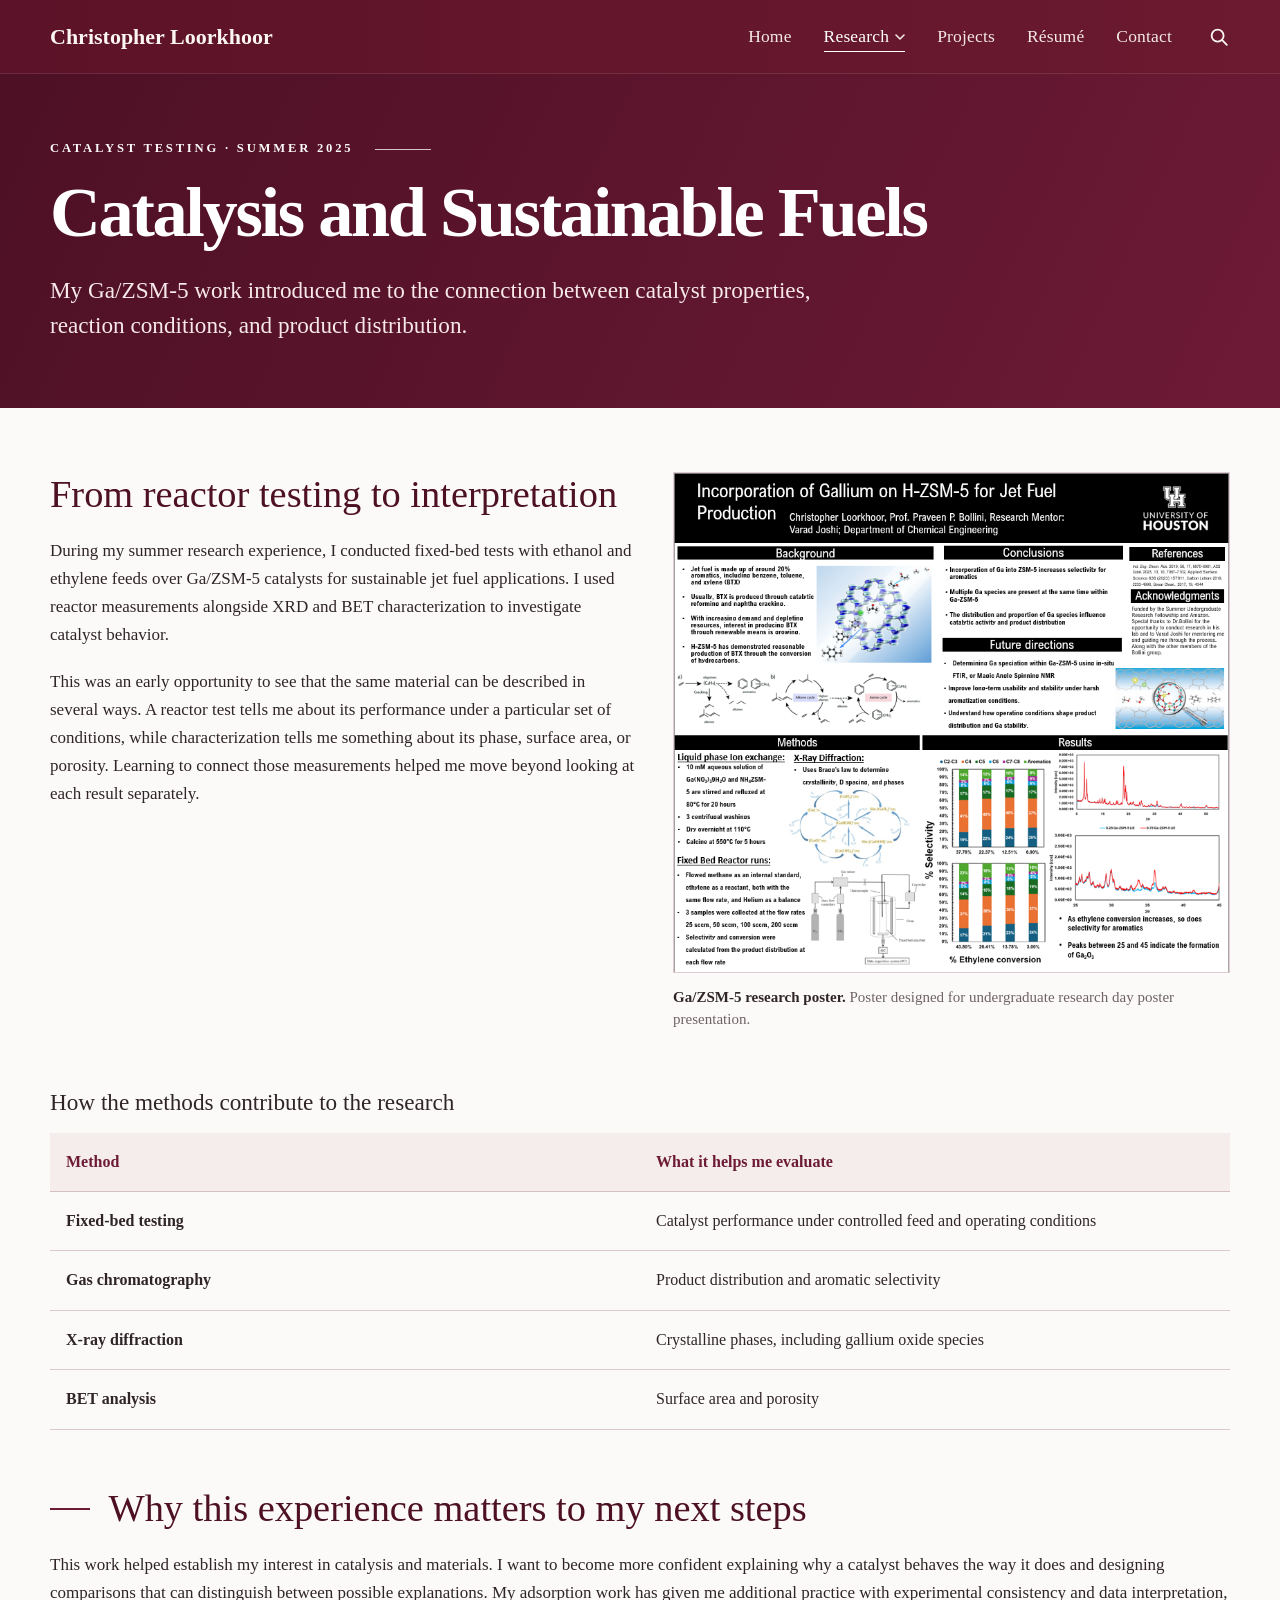
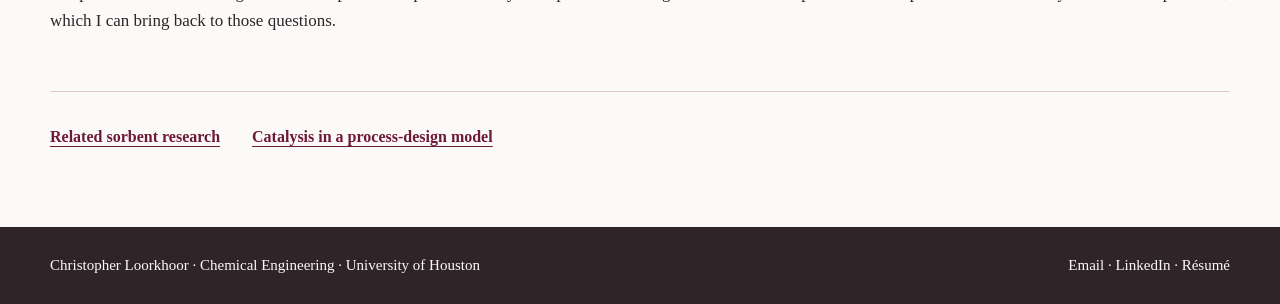
==== commit 26f94cf8: "Add files via upload" ====
--- a/catalysis.html
+++ b/catalysis.html
@@ -5,7 +5,7 @@
 <!-- EDIT PAGE TITLE AND DESCRIPTION BELOW. Visible page text is inside <main>. -->
 <meta charset="utf-8"/>
 <meta content="width=device-width, initial-scale=1.0" name="viewport"/>
-<meta content="Christopher Loorkhoor's chemical engineering portfolio: research, projects, experience, and goals." name="description"/>
+<meta content="Christopher Loorkhoor's chemical engineering portfolio: research, projects, and engineering experience." name="description"/>
 <meta content="#fcfaf8" name="theme-color"/>
 <title>Catalysis and Sustainable Fuels | Christopher Loorkhoor</title>
 <link href="assets/favicon.svg" rel="icon" type="image/svg+xml"/>
@@ -39,9 +39,9 @@
           </div>
         </details>
         <a href="projects.html">Projects</a>
-        <a href="goals.html">Goals</a>
+
         <a href="resume.html">Résumé</a>
-        <a href="resume.html#contact">Contact</a>
+        <a href="contact.html">Contact</a>
       </nav>
       <!-- Search icon: links to the Projects page (there is no site search). -->
       <a class="header-search" href="projects.html" aria-label="Browse projects">
@@ -159,7 +159,7 @@
 <div class="related-links">
 <a href="sorbents.html">Related sorbent research</a>
 <a href="projects.html#smr">Catalysis in a process-design model</a>
-<a href="goals.html">My research direction</a>
+
 </div>
 </div>
 </main>
--- a/styles.css
+++ b/styles.css
@@ -2376,3 +2376,165 @@
 
 /* space between stacked figures in one media column (matches the SMR supporting figure) */
 .media-visual .smr-figures .project-figure + .project-figure { margin-top: 1.5rem; }
+
+
+/* =============================================================
+   RÉSUMÉ PDF PREVIEW / CONTACT PAGE — NOVEMBER 2026
+   Only applies to resume.html and contact.html.
+   ============================================================= */
+
+/* Full PDF preview: a comfortable reading width on desktops and 4K monitors. */
+.portfolio-redesign.page-resume .resume-document-section {
+  width: 100%;
+  max-width: 1050px;
+  margin: 0 auto;
+}
+.portfolio-redesign.page-resume .resume-document-heading {
+  margin-bottom: 1.3rem;
+}
+.portfolio-redesign.page-resume .resume-document-heading h2 {
+  color: var(--wine-dark);
+  font: 700 clamp(1.8rem, 2.6vw, 2.5rem)/1.2 var(--serif);
+  margin: 0 0 .35rem;
+}
+.portfolio-redesign.page-resume .resume-document-heading p {
+  margin: 0;
+  color: var(--muted);
+}
+.portfolio-redesign.page-resume .resume-preview-frame {
+  width: min(100%, 950px);
+  margin-inline: auto;
+  padding: clamp(.65rem, 1.8vw, 1.3rem);
+  background: #eeeae6;
+  border: 1px solid #ded4cd;
+  border-radius: 4px;
+  box-shadow: 0 12px 32px rgba(47,37,40,.07);
+}
+.portfolio-redesign.page-resume .resume-pdf-embed {
+  display: block;
+  width: 100%;
+  height: min(1180px, 123vw);
+  min-height: 740px;
+  border: 0;
+  background: white;
+}
+.portfolio-redesign.page-resume .resume-mobile-note {
+  max-width: 950px;
+  margin: .9rem auto 0;
+  font-size: .96rem;
+  color: var(--muted);
+}
+
+/* Contact uses the same burgundy hero as Research / Projects / Goals. */
+.portfolio-redesign.page-contact .contact-main {
+  max-width: 920px;
+  margin: 0 auto 2rem;
+}
+.portfolio-redesign.page-contact .contact-main > h2 {
+  margin: 0 0 .5rem;
+  color: var(--wine-dark);
+  font: 700 clamp(1.9rem, 3vw, 2.55rem)/1.2 var(--serif);
+}
+.portfolio-redesign.page-contact .contact-main > p {
+  margin: 0 0 1.6rem;
+  max-width: 65ch;
+  font-size: clamp(1rem, 1.15vw, 1.13rem);
+}
+.portfolio-redesign.page-contact .contact-options {
+  display: grid;
+  grid-template-columns: repeat(2, minmax(0, 1fr));
+  gap: 1.2rem;
+}
+.portfolio-redesign.page-contact .contact-option {
+  display: flex;
+  align-items: center;
+  gap: 1rem;
+  min-width: 0;
+  padding: 1.4rem;
+  border: 1px solid #e1d5cf;
+  border-radius: 6px;
+  background: #fffdfb;
+  color: var(--espresso);
+  text-decoration: none;
+  transition: border-color .18s ease, box-shadow .18s ease, transform .18s ease;
+}
+.portfolio-redesign.page-contact .contact-option:hover {
+  border-color: var(--wine);
+  box-shadow: 0 12px 25px rgba(47,37,40,.08);
+  transform: translateY(-2px);
+}
+.portfolio-redesign.page-contact .contact-option-icon {
+  display: grid;
+  place-items: center;
+  flex: 0 0 2.4rem;
+  color: var(--wine);
+}
+.portfolio-redesign.page-contact .contact-option-icon svg { width: 30px; height: 30px; }
+.portfolio-redesign.page-contact .contact-option-copy { display: grid; gap: .3rem; min-width: 0; }
+.portfolio-redesign.page-contact .contact-option-copy strong { color: var(--wine-dark); font-size: 1.24rem; }
+.portfolio-redesign.page-contact .contact-option-copy span { overflow-wrap: anywhere; font-size: .98rem; }
+.portfolio-redesign.page-contact .contact-option-arrow { margin-left: auto; align-self: start; color: var(--wine); font-size: 1.3rem; }
+
+/* Larger screens: content stays centered and readable rather than
+   stretching across a wide desktop or ultrawide monitor. */
+@media (min-width: 1600px) {
+  .portfolio-redesign:not(.page-index) .inner-page { width: min(1180px, calc(100% - 6rem)); }
+  .portfolio-redesign:not(.page-index) .page-heading .page-lead { max-width: 810px; }
+  .portfolio-redesign:not(.page-index) .reading-section p { max-width: 83ch; }
+}
+
+@media (max-width: 760px) {
+  .portfolio-redesign.page-resume .resume-preview-frame { padding: .4rem; }
+  /* Mobile browsers often render embedded PDF documents poorly.
+     The selected PDF stays available in a new tab via the fallback link. */
+  .portfolio-redesign.page-resume .resume-pdf-embed { height: 650px; min-height: 0; }
+  .portfolio-redesign.page-contact .contact-options { grid-template-columns: 1fr; }
+  .portfolio-redesign.page-contact .contact-option { padding: 1.1rem; }
+}
+@media (max-width: 480px) {
+  .portfolio-redesign.page-resume .resume-pdf-embed { height: 520px; }
+}
+@media (prefers-reduced-motion: reduce) {
+  .portfolio-redesign.page-contact .contact-option { transition: none; }
+}
+
+
+/* =============================================================
+   RÉSUMÉ / CV VIEWER SWITCH — buttons share one visual style.
+   Only resume.html is affected. The existing PDF frame remains in place.
+   ============================================================= */
+.portfolio-redesign.page-resume .page-heading .document-actions .document-preview-toggle,
+.portfolio-redesign.page-resume .page-heading .document-actions .document-preview-toggle:first-child {
+  appearance: none;
+  display: inline-flex;
+  background: var(--ivory);
+  color: var(--wine-dark);
+  border: 2px solid var(--ivory);
+  border-radius: 3px;
+  cursor: pointer;
+  font: 600 1rem/1.25 var(--sans);
+  min-height: 46px;
+  padding: .7rem 1.35rem;
+  text-transform: none;
+  letter-spacing: normal;
+  box-shadow: none;
+  transition: opacity .16s ease, box-shadow .16s ease;
+}
+.portfolio-redesign.page-resume .page-heading .document-actions .document-preview-toggle[aria-pressed="true"] {
+  /* same color; thin inset accent identifies the displayed PDF */
+  box-shadow: inset 0 -4px 0 var(--wine);
+}
+.portfolio-redesign.page-resume .page-heading .document-actions .document-preview-toggle:hover {
+  opacity: .89;
+  transform: none;
+}
+.portfolio-redesign.page-resume .page-heading .document-actions .document-preview-toggle:focus-visible {
+  outline: 3px solid var(--ivory);
+  outline-offset: 4px;
+}
+.portfolio-redesign.page-resume .document-preview-help {
+  margin: -.55rem 0 1rem;
+  max-width: 950px;
+  color: var(--muted);
+  font-size: .96rem;
+}
